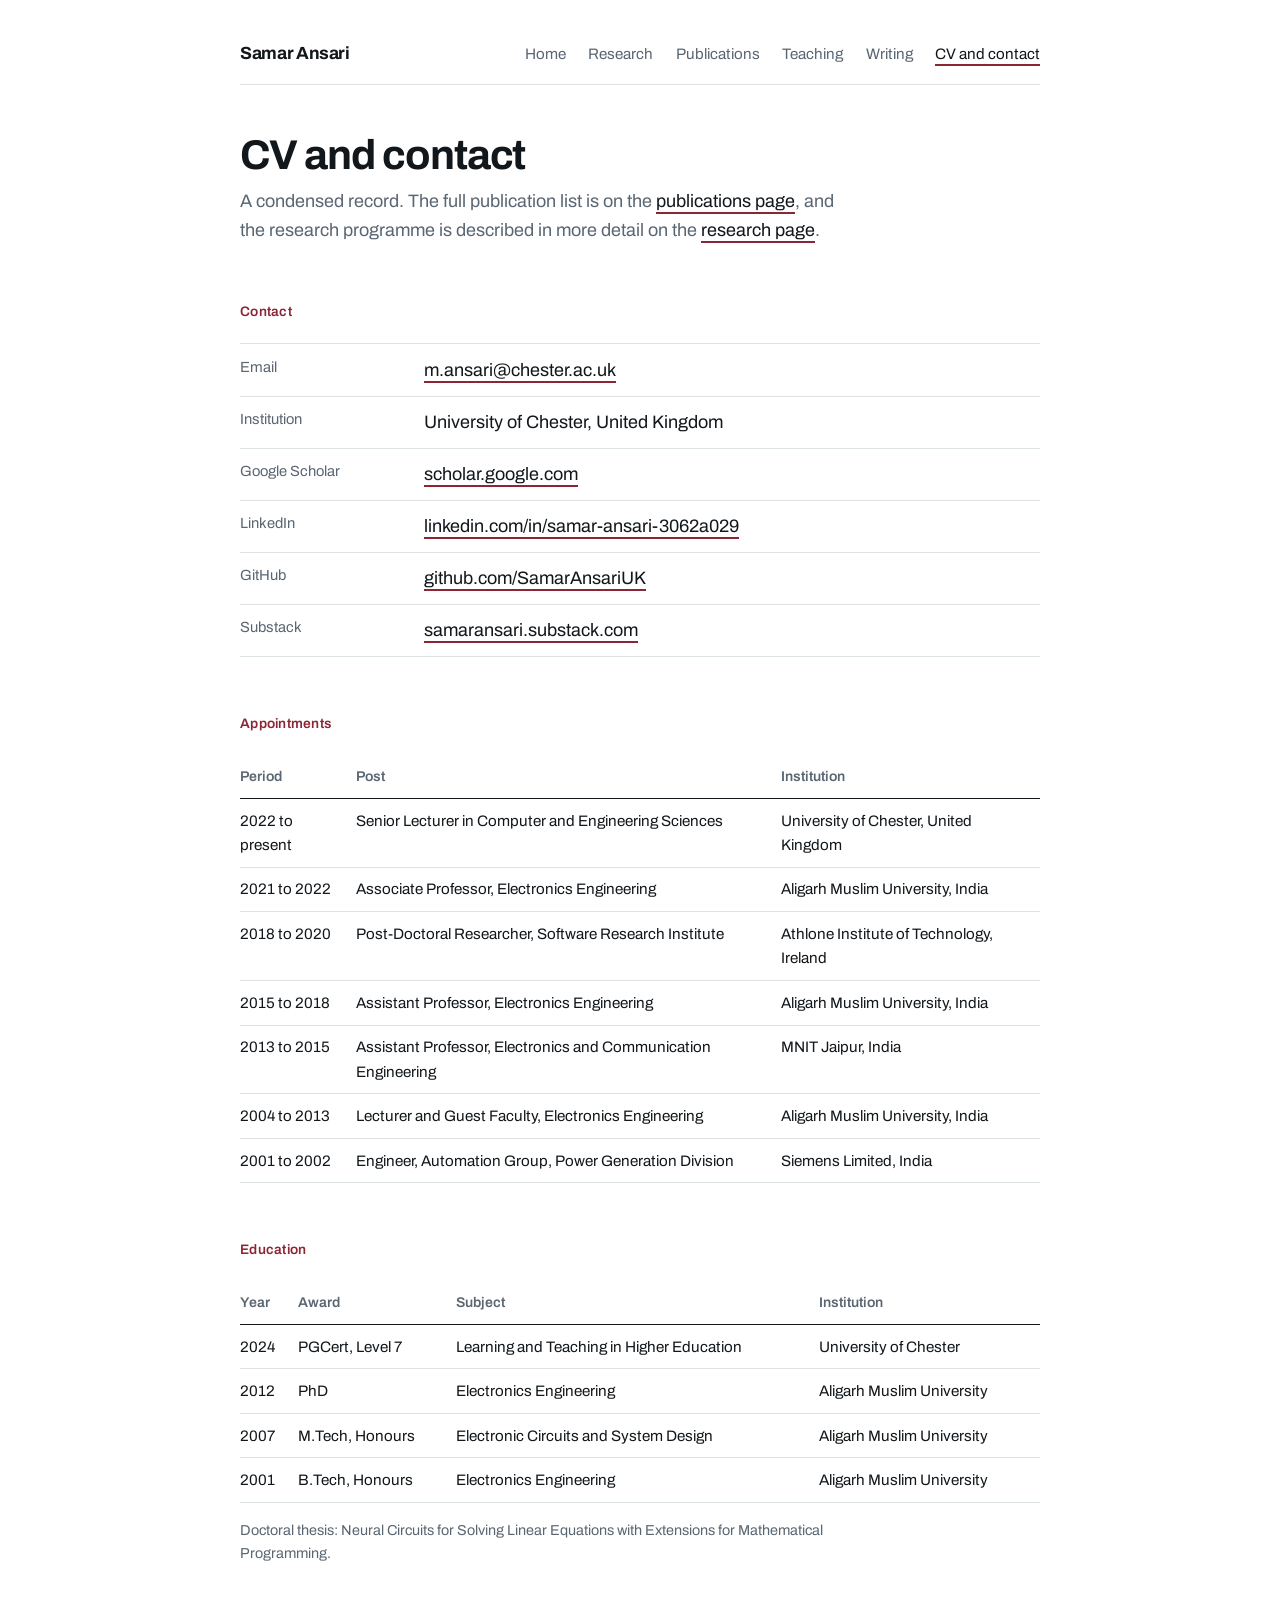
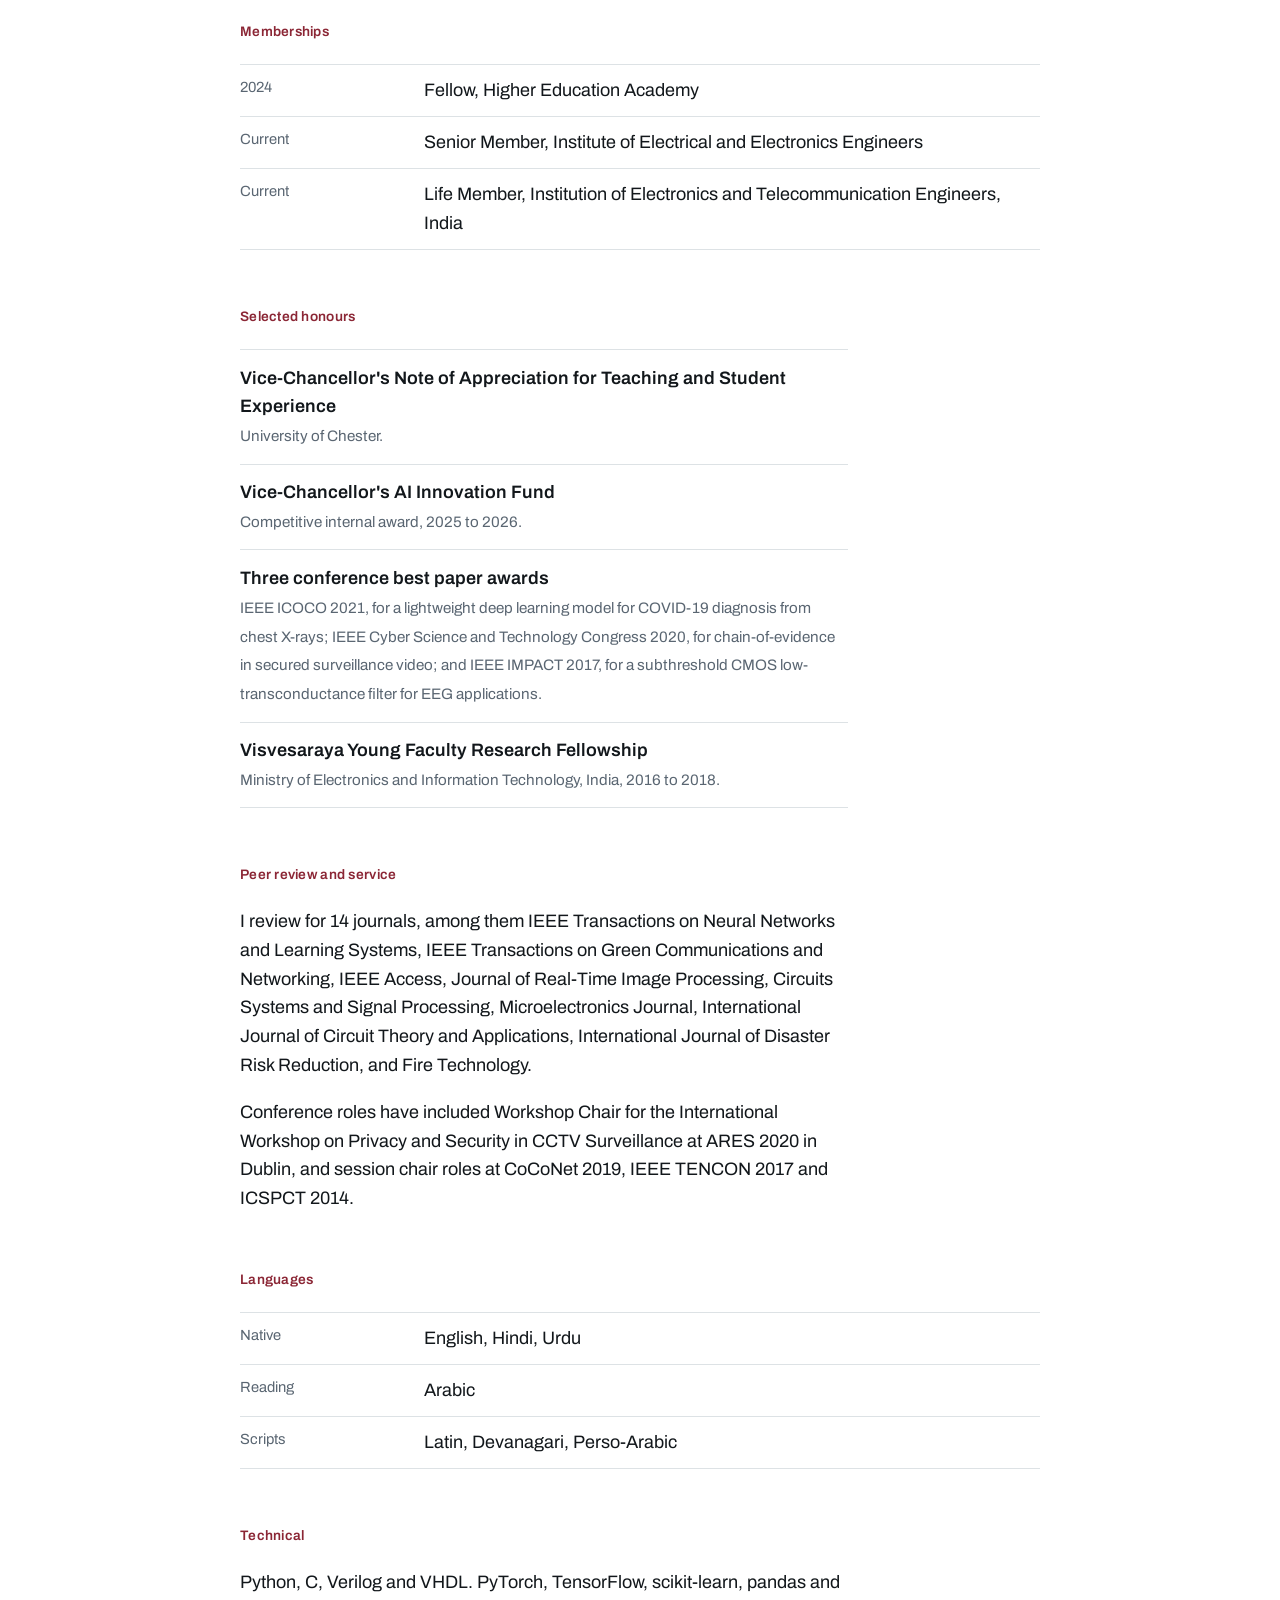
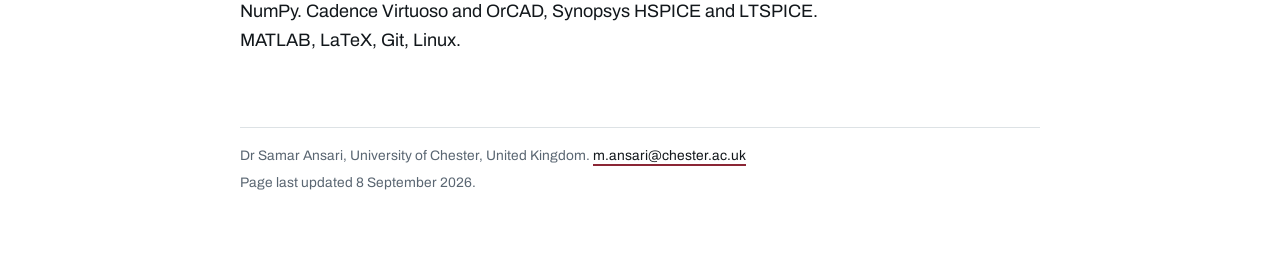
==== cv.html @ 71c93212 "Add files via upload" ====
<!DOCTYPE html>
<html lang="en">
<head>
<meta charset="utf-8">
<meta name="viewport" content="width=device-width, initial-scale=1">
<title>CV and contact | Samar Ansari</title>
<meta name="description" content="Curriculum vitae summary and contact details for Dr Samar Ansari, Senior Lecturer at the University of Chester.">
<meta property="og:title" content="CV and contact | Samar Ansari">
<meta property="og:description" content="Curriculum vitae summary and contact details for Dr Samar Ansari, Senior Lecturer at the University of Chester.">
<meta property="og:type" content="profile">
<meta property="og:image" content="https://samaransari.com/photo.jpg">
<link rel="preconnect" href="https://fonts.googleapis.com">
<link rel="preconnect" href="https://fonts.gstatic.com" crossorigin>
<link href="https://fonts.googleapis.com/css2?family=Archivo:wght@400;500;600;700&display=swap" rel="stylesheet">
<link rel="stylesheet" href="style.css">
</head>
<body>
<div class="wrap">
<header class="site">
  <a class="brand" href="index.html">Samar Ansari</a>
  <nav aria-label="Main"><ul><li><a href="index.html">Home</a></li><li><a href="research.html">Research</a></li><li><a href="publications.html">Publications</a></li><li><a href="teaching.html">Teaching</a></li><li><a href="writing.html">Writing</a></li><li><a href="cv.html" aria-current="page">CV and contact</a></li></ul></nav>
</header>
<h1 class="page-title">CV and contact</h1>
<p class="standfirst">A condensed record. The full publication list is on the <a href="publications.html">publications page</a>, and the research programme is described in more detail on the <a href="research.html">research page</a>.</p>

<h2>Contact</h2>
<ul class="facts">
<li><span>Email</span><span><a href="mailto:m.ansari@chester.ac.uk">m.ansari@chester.ac.uk</a></span></li>
<li><span>Institution</span><span>University of Chester, United Kingdom</span></li>
<li><span>Google Scholar</span><span><a href="https://scholar.google.com/citations?hl=en&amp;user=WYthhycAAAAJ">scholar.google.com</a></span></li>
<li><span>LinkedIn</span><span><a href="https://www.linkedin.com/in/samar-ansari-3062a029/">linkedin.com/in/samar-ansari-3062a029</a></span></li>
<li><span>GitHub</span><span><a href="https://github.com/SamarAnsariUK">github.com/SamarAnsariUK</a></span></li>
<li><span>Substack</span><span><a href="https://samaransari.substack.com">samaransari.substack.com</a></span></li>
</ul>

<h2>Appointments</h2>
<table>
<tr><th>Period</th><th>Post</th><th>Institution</th></tr>
<tr><td>2022 to present</td><td>Senior Lecturer in Computer and Engineering Sciences</td><td>University of Chester, United Kingdom</td></tr>
<tr><td>2021 to 2022</td><td>Associate Professor, Electronics Engineering</td><td>Aligarh Muslim University, India</td></tr>
<tr><td>2018 to 2020</td><td>Post-Doctoral Researcher, Software Research Institute</td><td>Athlone Institute of Technology, Ireland</td></tr>
<tr><td>2015 to 2018</td><td>Assistant Professor, Electronics Engineering</td><td>Aligarh Muslim University, India</td></tr>
<tr><td>2013 to 2015</td><td>Assistant Professor, Electronics and Communication Engineering</td><td>MNIT Jaipur, India</td></tr>
<tr><td>2004 to 2013</td><td>Lecturer and Guest Faculty, Electronics Engineering</td><td>Aligarh Muslim University, India</td></tr>
<tr><td>2001 to 2002</td><td>Engineer, Automation Group, Power Generation Division</td><td>Siemens Limited, India</td></tr>
</table>

<h2>Education</h2>
<table>
<tr><th>Year</th><th>Award</th><th>Subject</th><th>Institution</th></tr>
<tr><td>2024</td><td>PGCert, Level 7</td><td>Learning and Teaching in Higher Education</td><td>University of Chester</td></tr>
<tr><td>2012</td><td>PhD</td><td>Electronics Engineering</td><td>Aligarh Muslim University</td></tr>
<tr><td>2007</td><td>M.Tech, Honours</td><td>Electronic Circuits and System Design</td><td>Aligarh Muslim University</td></tr>
<tr><td>2001</td><td>B.Tech, Honours</td><td>Electronics Engineering</td><td>Aligarh Muslim University</td></tr>
</table>
<p class="note">Doctoral thesis: Neural Circuits for Solving Linear Equations with Extensions for Mathematical Programming.</p>

<h2>Memberships</h2>
<ul class="facts">
<li><span>2024</span><span>Fellow, Higher Education Academy</span></li>
<li><span>Current</span><span>Senior Member, Institute of Electrical and Electronics Engineers</span></li>
<li><span>Current</span><span>Life Member, Institution of Electronics and Telecommunication Engineers, India</span></li>
</ul>

<h2>Selected honours</h2>
<ul class="stack">
<li><span class="who">Vice-Chancellor's Note of Appreciation for Teaching and Student Experience</span><span class="what">University of Chester.</span></li>
<li><span class="who">Vice-Chancellor's AI Innovation Fund</span><span class="what">Competitive internal award, 2025 to 2026.</span></li>
<li><span class="who">Three conference best paper awards</span><span class="what">IEEE ICOCO 2021, for a lightweight deep learning model for COVID-19 diagnosis from chest X-rays; IEEE Cyber Science and Technology Congress 2020, for chain-of-evidence in secured surveillance video; and IEEE IMPACT 2017, for a subthreshold CMOS low-transconductance filter for EEG applications.</span></li>
<li><span class="who">Visvesaraya Young Faculty Research Fellowship</span><span class="what">Ministry of Electronics and Information Technology, India, 2016 to 2018.</span></li>
</ul>

<h2>Peer review and service</h2>
<p>I review for 14 journals, among them IEEE Transactions on Neural Networks and Learning Systems, IEEE Transactions on Green Communications and Networking, IEEE Access, Journal of Real-Time Image Processing, Circuits Systems and Signal Processing, Microelectronics Journal, International Journal of Circuit Theory and Applications, International Journal of Disaster Risk Reduction, and Fire Technology.</p>
<p>Conference roles have included Workshop Chair for the International Workshop on Privacy and Security in CCTV Surveillance at ARES 2020 in Dublin, and session chair roles at CoCoNet 2019, IEEE TENCON 2017 and ICSPCT 2014.</p>

<h2>Languages</h2>
<ul class="facts">
<li><span>Native</span><span>English, Hindi, Urdu</span></li>
<li><span>Reading</span><span>Arabic</span></li>
<li><span>Scripts</span><span>Latin, Devanagari, Perso-Arabic</span></li>
</ul>

<h2>Technical</h2>
<p>Python, C, Verilog and VHDL. PyTorch, TensorFlow, scikit-learn, pandas and NumPy. Cadence Virtuoso and OrCAD, Synopsys HSPICE and LTSPICE. MATLAB, LaTeX, Git, Linux.</p>
<footer class="site-foot">
<p>Dr Samar Ansari, University of Chester, United Kingdom. <a href="mailto:m.ansari@chester.ac.uk">m.ansari@chester.ac.uk</a></p>
<p>Page last updated 8 September 2026.</p>
</footer>
</div>
</body>
</html>
---- style.css ----
/* samaransari.com  |  shared stylesheet  |  2026-09-08
   All colour, type and spacing decisions live here.
   Change a value once and every page follows. */

:root{
  --bg:#FFFFFF;
  --fg:#12171B;
  --dim:#5A6672;
  --line:#DDE2E5;
  --accent:#8B2635;
  --tint:#F4F1F1;
  --measure:38rem;
}

*{box-sizing:border-box}
html{-webkit-text-size-adjust:100%; scroll-behavior:smooth}
body{
  margin:0;
  background:var(--bg);
  color:var(--fg);
  font-family:"Archivo",Helvetica,Arial,sans-serif;
  font-size:clamp(16px,.9vw + 13px,18px);
  line-height:1.6;
}
.wrap{
  max-width:56rem;
  margin:0 auto;
  padding:clamp(1.5rem,4vw,2.5rem) clamp(1.25rem,5vw,3rem) 4rem;
}

/* ---- site header and navigation ---- */
.site{
  display:flex;
  flex-wrap:wrap;
  gap:.6rem 2rem;
  align-items:baseline;
  justify-content:space-between;
  padding-bottom:.9rem;
  border-bottom:1px solid var(--line);
  margin-bottom:clamp(2rem,5vw,3rem);
}
.site .brand{
  font-weight:700;
  font-size:1.1rem;
  letter-spacing:-.02em;
  color:var(--fg);
  text-decoration:none;
  border:0;
}
.site nav ul{
  display:flex;
  flex-wrap:wrap;
  gap:.5rem 1.4rem;
  list-style:none;
  margin:0;
  padding:0;
  font-size:.95rem;
}
.site nav a{
  color:var(--dim);
  text-decoration:none;
  border:0;
  padding-bottom:2px;
  border-bottom:2px solid transparent;
}
.site nav a:hover{color:var(--fg)}
.site nav a[aria-current="page"]{color:var(--fg);border-bottom-color:var(--accent)}

/* ---- home masthead ---- */
.masthead{
  display:grid;
  grid-template-columns:minmax(0,1fr) 13rem;
  gap:clamp(1.75rem,4vw,3rem);
  align-items:end;
  padding-bottom:1.4rem;
  border-bottom:2px solid var(--fg);
  margin-bottom:clamp(2rem,5vw,3rem);
}
.masthead h1{
  font-size:clamp(2.2rem,6.2vw,3.25rem);
  font-weight:700;
  line-height:1;
  letter-spacing:-.03em;
  margin:0 0 .7rem;
}
.post{color:var(--dim);font-size:1rem;margin:0;max-width:40ch}
.portrait{margin:0}
.portrait img{
  display:block;
  width:100%;
  aspect-ratio:4 / 5;
  object-fit:cover;
  border-radius:2px;
  background:var(--tint);
}
@media (max-width:44rem){
  .masthead{grid-template-columns:1fr;align-items:start}
  .portrait{max-width:9.5rem;order:-1;margin-bottom:.5rem}
}

/* ---- page headings ---- */
.page-title{
  font-size:clamp(1.9rem,5vw,2.6rem);
  font-weight:700;
  letter-spacing:-.025em;
  line-height:1.08;
  margin:0 0 .6rem;
}
.standfirst{color:var(--dim);max-width:var(--measure);margin:0 0 clamp(2.5rem,6vw,3.5rem)}

h2{
  font-size:.86rem;
  font-weight:600;
  color:var(--accent);
  letter-spacing:.02em;
  margin:clamp(2.5rem,6vw,3.5rem) 0 1.3rem;
}
h2:first-of-type{margin-top:0}
h3{
  font-size:1.06rem;
  font-weight:600;
  margin:1.9rem 0 .45rem;
}
p{max-width:var(--measure)}

.statement{
  font-size:clamp(1.35rem,3.1vw,1.95rem);
  font-weight:500;
  line-height:1.32;
  letter-spacing:-.012em;
  margin:0 0 1.1rem;
  max-width:26ch;
}
.statement em{font-style:normal;color:var(--accent)}
.sub{color:var(--dim);max-width:56ch;margin:0 0 1rem}

/* ---- three column grid ---- */
.grid{
  display:grid;
  grid-template-columns:repeat(auto-fit,minmax(14rem,1fr));
  gap:2rem 2.5rem;
}
.grid h3{
  font-size:1.06rem;
  font-weight:600;
  margin:0 0 .4rem;
  padding-top:.9rem;
  border-top:2px solid var(--fg);
}
.grid p{margin:0;color:var(--dim);font-size:.96rem;max-width:none}

/* ---- label and value rows ---- */
.facts{list-style:none;margin:0;padding:0}
.facts li{
  padding:.7rem 0;
  border-bottom:1px solid var(--line);
  display:flex;
  gap:1.5rem;
  flex-wrap:wrap;
}
.facts li:first-child{border-top:1px solid var(--line)}
.facts span:first-child{flex:0 0 10rem;color:var(--dim);font-size:.92rem}
.facts span:last-child{flex:1;min-width:14rem}

/* ---- plain stacked list ---- */
.stack{list-style:none;margin:0;padding:0}
.stack li{
  padding:.85rem 0;
  border-bottom:1px solid var(--line);
  max-width:var(--measure);
}
.stack li:first-child{border-top:1px solid var(--line)}
.stack .who{font-weight:600;display:block}
.stack .what{color:var(--dim);font-size:.95rem}

/* ---- publication entries ---- */
.pubs{list-style:none;margin:0;padding:0;counter-reset:none}
.pubs li{
  padding:.8rem 0;
  border-bottom:1px solid var(--line);
  display:grid;
  grid-template-columns:3.5rem 1fr;
  gap:1rem;
  align-items:baseline;
}
.pubs li:first-child{border-top:1px solid var(--line)}
.pubs .yr{color:var(--dim);font-size:.9rem;font-variant-numeric:tabular-nums}
.pubs .ttl{font-weight:500}
.pubs .au,.pubs .vn{color:var(--dim);font-size:.94rem;display:block}
@media (max-width:34rem){
  .pubs li{grid-template-columns:1fr;gap:.15rem}
  .facts li{display:block}
  .facts span:first-child{display:block;margin-bottom:.15rem}
}

/* ---- jump links ---- */
.jump{
  display:flex;
  flex-wrap:wrap;
  gap:.7rem 1.5rem;
  list-style:none;
  padding:0;
  margin:0 0 2.5rem;
  font-size:.95rem;
}

/* ---- inline links ---- */
a{color:var(--fg);text-decoration:none;border-bottom:2px solid var(--accent);padding-bottom:1px}
a:hover{color:var(--accent)}
a:focus-visible{outline:2px solid var(--accent);outline-offset:4px}

.out{display:flex;flex-wrap:wrap;gap:.9rem 1.75rem;margin:0 0 1.4rem;padding:0;list-style:none;font-weight:500}
.meta{color:var(--dim);font-size:.9rem;max-width:56ch}
.note{color:var(--dim);font-size:.9rem;max-width:var(--measure)}

table{border-collapse:collapse;width:100%;font-size:.95rem;margin:0 0 1rem}
th,td{text-align:left;padding:.6rem .8rem .6rem 0;border-bottom:1px solid var(--line);vertical-align:top}
th{color:var(--dim);font-weight:600;font-size:.88rem;border-bottom:1px solid var(--fg)}

footer.site-foot{
  color:var(--dim);
  font-size:.86rem;
  border-top:1px solid var(--line);
  padding-top:1.1rem;
  margin-top:clamp(3rem,8vw,4.5rem);
}
footer.site-foot p{max-width:none;margin:0 0 .3rem}
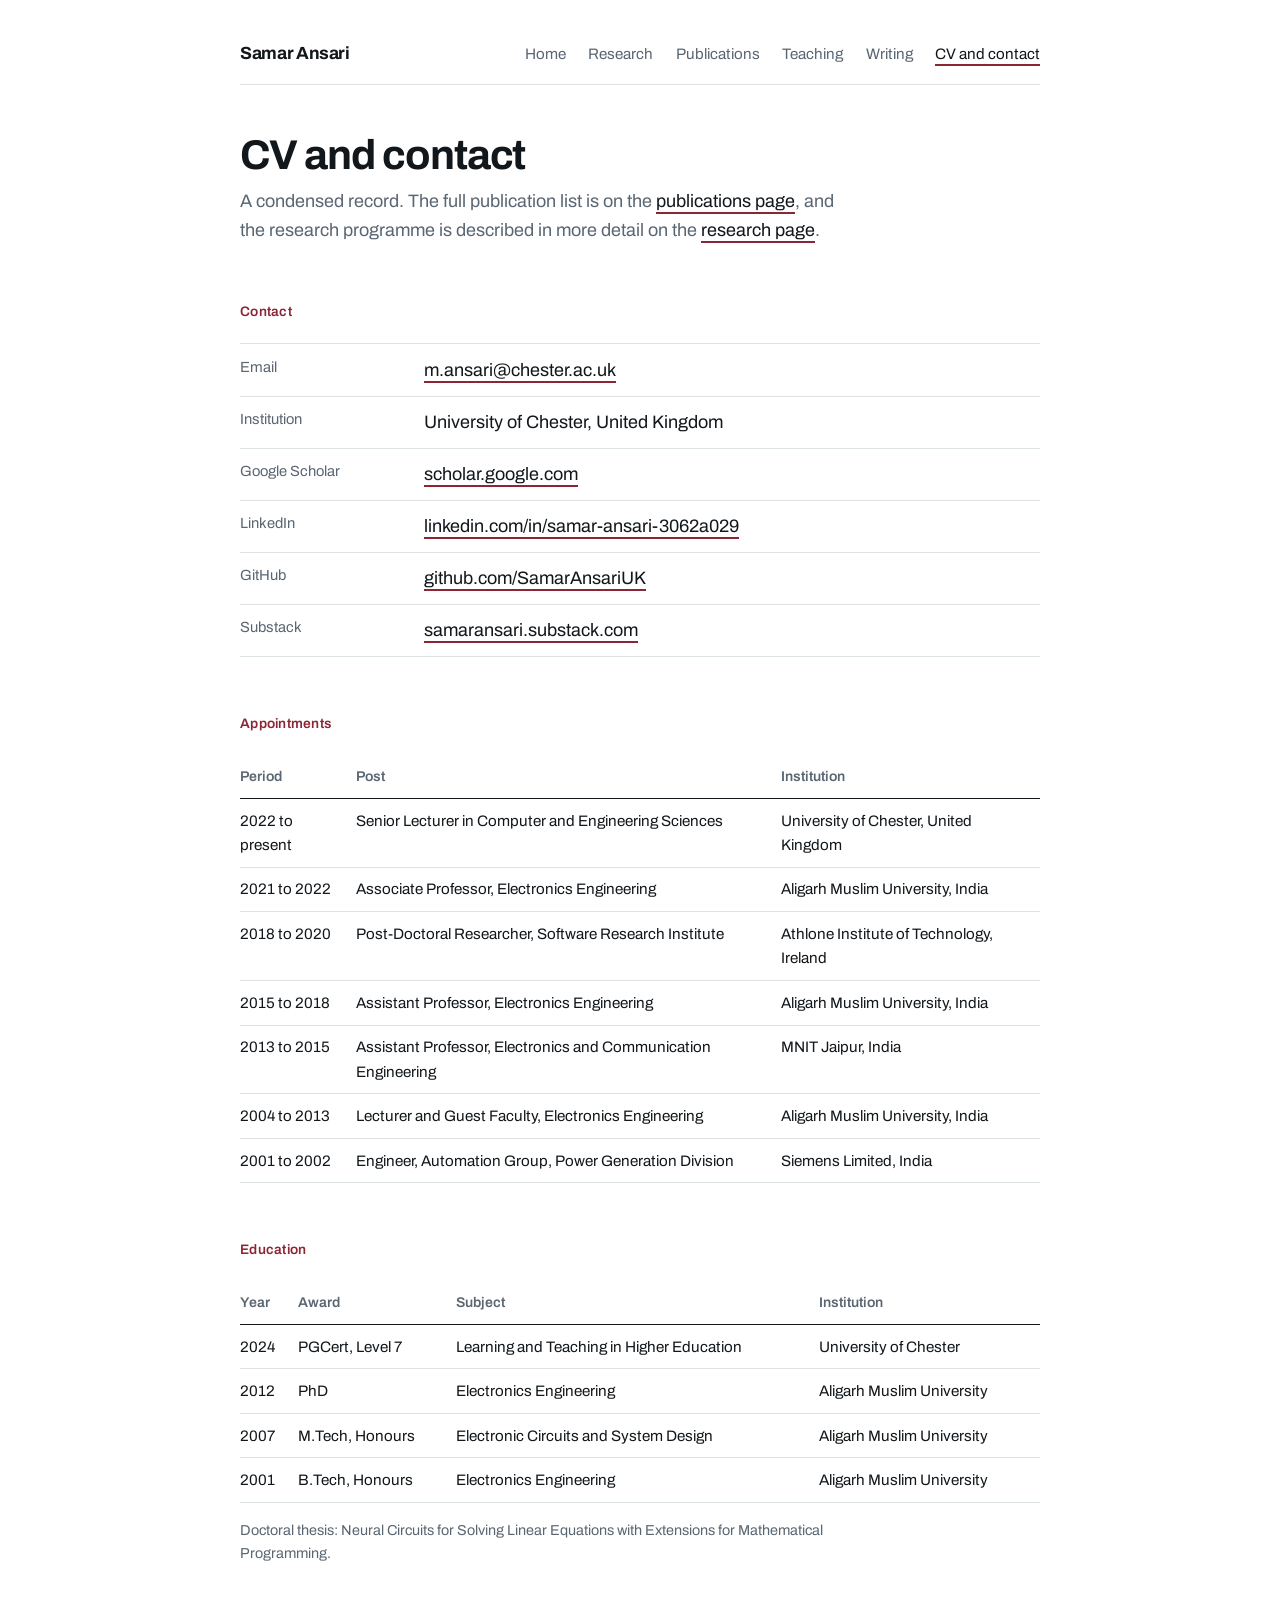
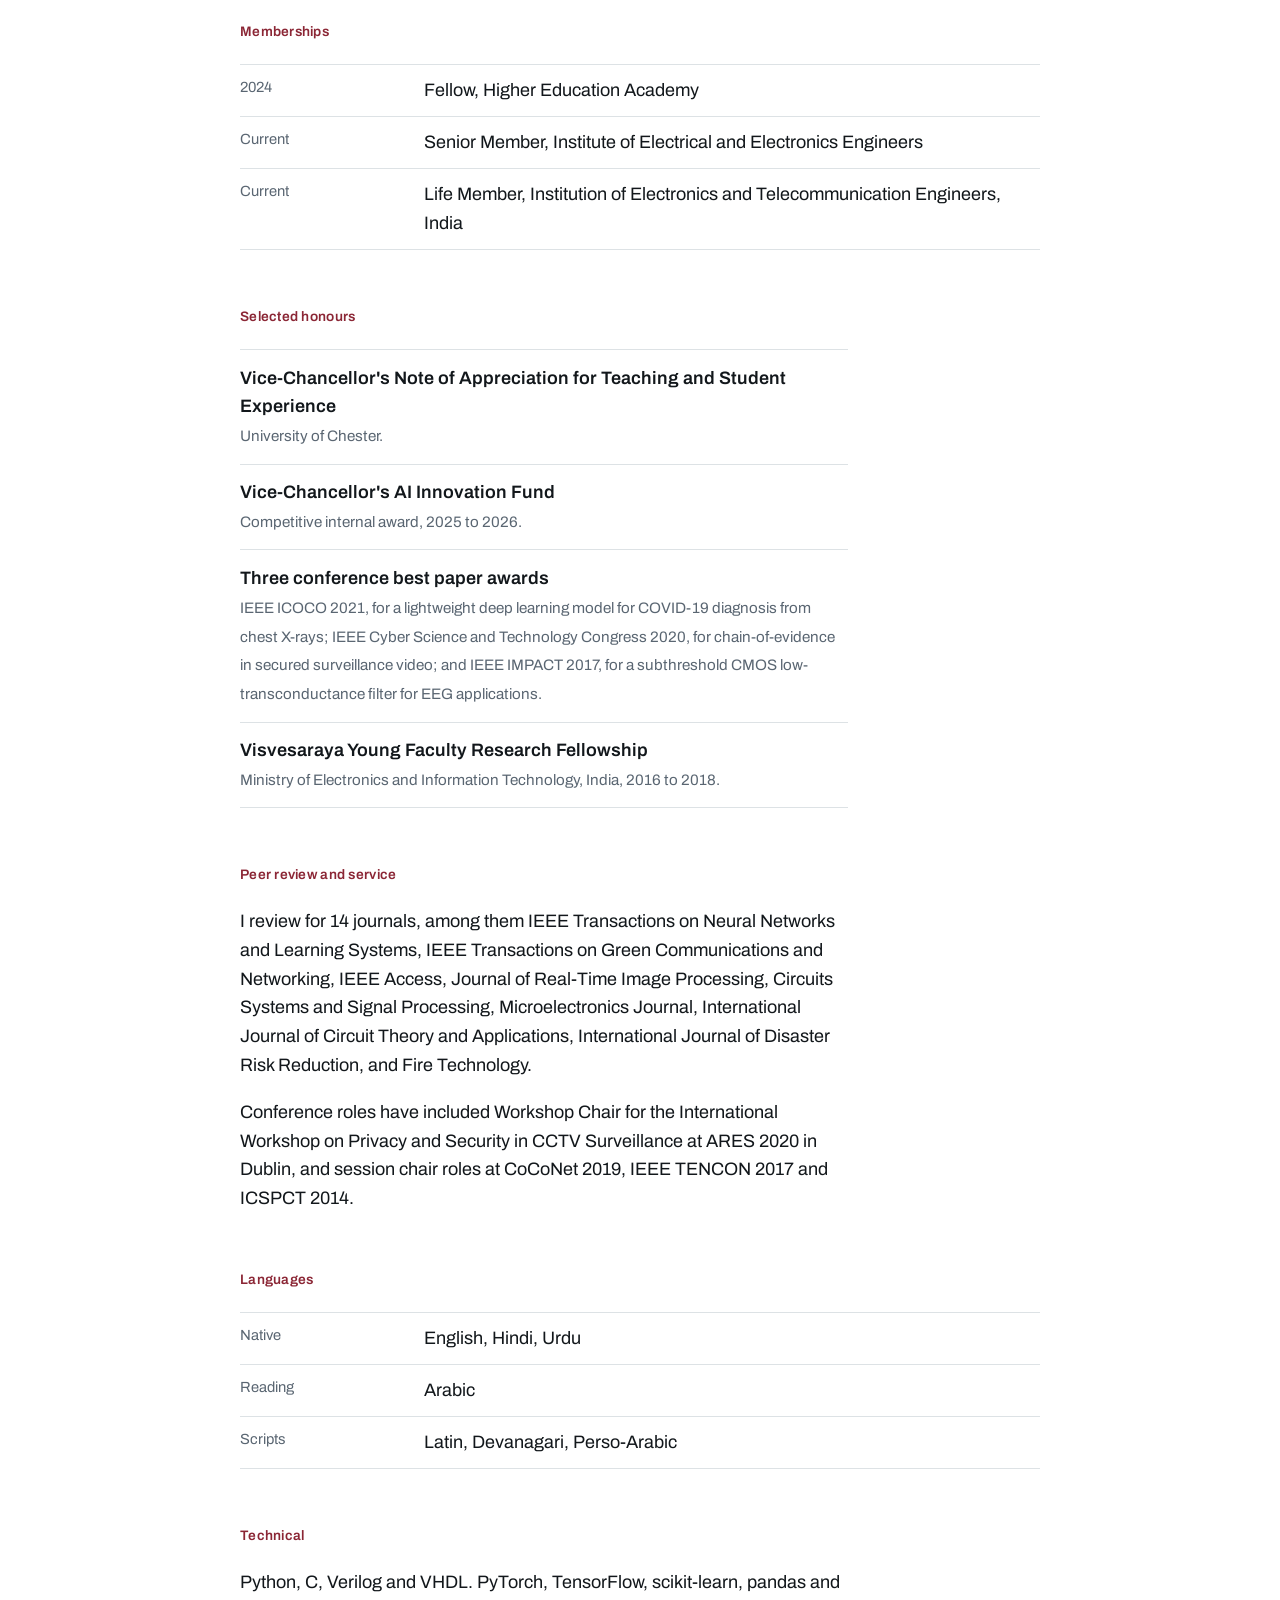
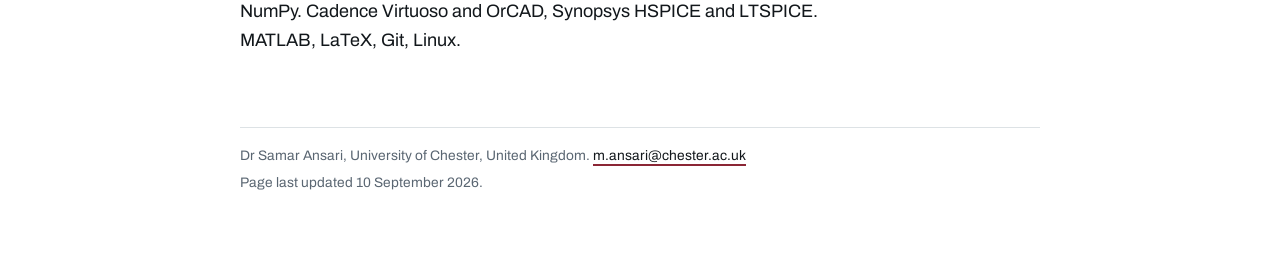
==== commit 08d3190d: "Add files via upload" ====
--- a/cv.html
+++ b/cv.html
@@ -9,6 +9,7 @@
 <meta property="og:description" content="Curriculum vitae summary and contact details for Dr Samar Ansari, Senior Lecturer at the University of Chester.">
 <meta property="og:type" content="profile">
 <meta property="og:image" content="https://samaransari.com/photo.jpg">
+<link rel="icon" href="/favicon.ico" type="image/x-icon" />
 <link rel="preconnect" href="https://fonts.googleapis.com">
 <link rel="preconnect" href="https://fonts.gstatic.com" crossorigin>
 <link href="https://fonts.googleapis.com/css2?family=Archivo:wght@400;500;600;700&display=swap" rel="stylesheet">
@@ -17,7 +18,7 @@
 <body>
 <div class="wrap">
 <header class="site">
-  <a class="brand" href="index.html">Samar Ansari</a>
+  <a class="brand" href="index.html" id="top">Samar Ansari</a>
   <nav aria-label="Main"><ul><li><a href="index.html">Home</a></li><li><a href="research.html">Research</a></li><li><a href="publications.html">Publications</a></li><li><a href="teaching.html">Teaching</a></li><li><a href="writing.html">Writing</a></li><li><a href="cv.html" aria-current="page">CV and contact</a></li></ul></nav>
 </header>
 <h1 class="page-title">CV and contact</h1>
@@ -85,8 +86,9 @@
 <p>Python, C, Verilog and VHDL. PyTorch, TensorFlow, scikit-learn, pandas and NumPy. Cadence Virtuoso and OrCAD, Synopsys HSPICE and LTSPICE. MATLAB, LaTeX, Git, Linux.</p>
 <footer class="site-foot">
 <p>Dr Samar Ansari, University of Chester, United Kingdom. <a href="mailto:m.ansari@chester.ac.uk">m.ansari@chester.ac.uk</a></p>
-<p>Page last updated 8 September 2026.</p>
+<p>Page last updated <span class="updated">10 September 2026</span>.</p>
 </footer>
 </div>
+<script src="site.js" defer></script>
 </body>
 </html>
--- a/style.css
+++ b/style.css
@@ -66,10 +66,14 @@
 .site nav a:hover{color:var(--fg)}
 .site nav a[aria-current="page"]{color:var(--fg);border-bottom-color:var(--accent)}
 
+.site--home{justify-content:flex-end}
+@media (max-width:34rem){ .site--home{justify-content:flex-start} }
+[tabindex="-1"]:focus{outline:none}
+
 /* ---- home masthead ---- */
 .masthead{
   display:grid;
-  grid-template-columns:minmax(0,1fr) 13rem;
+  grid-template-columns:minmax(0,1fr) 10rem;
   gap:clamp(1.75rem,4vw,3rem);
   align-items:end;
   padding-bottom:1.4rem;
@@ -83,7 +87,8 @@
   letter-spacing:-.03em;
   margin:0 0 .7rem;
 }
-.post{color:var(--dim);font-size:1rem;margin:0;max-width:40ch}
+.post{color:var(--dim);font-size:1rem;margin:0 0 .35rem;max-width:40ch}
+.post:last-of-type{margin-bottom:0}
 .portrait{margin:0}
 .portrait img{
   display:block;
@@ -95,7 +100,7 @@
 }
 @media (max-width:44rem){
   .masthead{grid-template-columns:1fr;align-items:start}
-  .portrait{max-width:9.5rem;order:-1;margin-bottom:.5rem}
+  .portrait{max-width:8.5rem;order:-1;margin-bottom:.5rem}
 }
 
 /* ---- page headings ---- */
@@ -225,3 +230,33 @@
   margin-top:clamp(3rem,8vw,4.5rem);
 }
 footer.site-foot p{max-width:none;margin:0 0 .3rem}
+
+/* ---- back to top button (created by site.js) ---- */
+.to-top{
+  position:fixed;
+  right:clamp(.9rem,3vw,1.75rem);
+  bottom:calc(clamp(.9rem,3vw,1.75rem) + env(safe-area-inset-bottom,0px));
+  width:2.9rem;
+  height:2.9rem;
+  display:grid;
+  place-items:center;
+  padding:0;
+  border:1px solid var(--line);
+  border-radius:2px;
+  background:var(--bg);
+  color:var(--accent);
+  cursor:pointer;
+  box-shadow:0 1px 3px rgba(18,23,27,.10);
+  opacity:0;
+  visibility:hidden;
+  transform:translateY(.4rem);
+  transition:opacity .18s ease, transform .18s ease, visibility .18s;
+  z-index:50;
+}
+.to-top.is-visible{opacity:1;visibility:visible;transform:none}
+.to-top:hover{border-color:var(--accent);background:var(--tint)}
+.to-top:focus-visible{outline:2px solid var(--accent);outline-offset:3px}
+@media (prefers-reduced-motion: reduce){
+  .to-top{transition:none}
+  html{scroll-behavior:auto}
+}
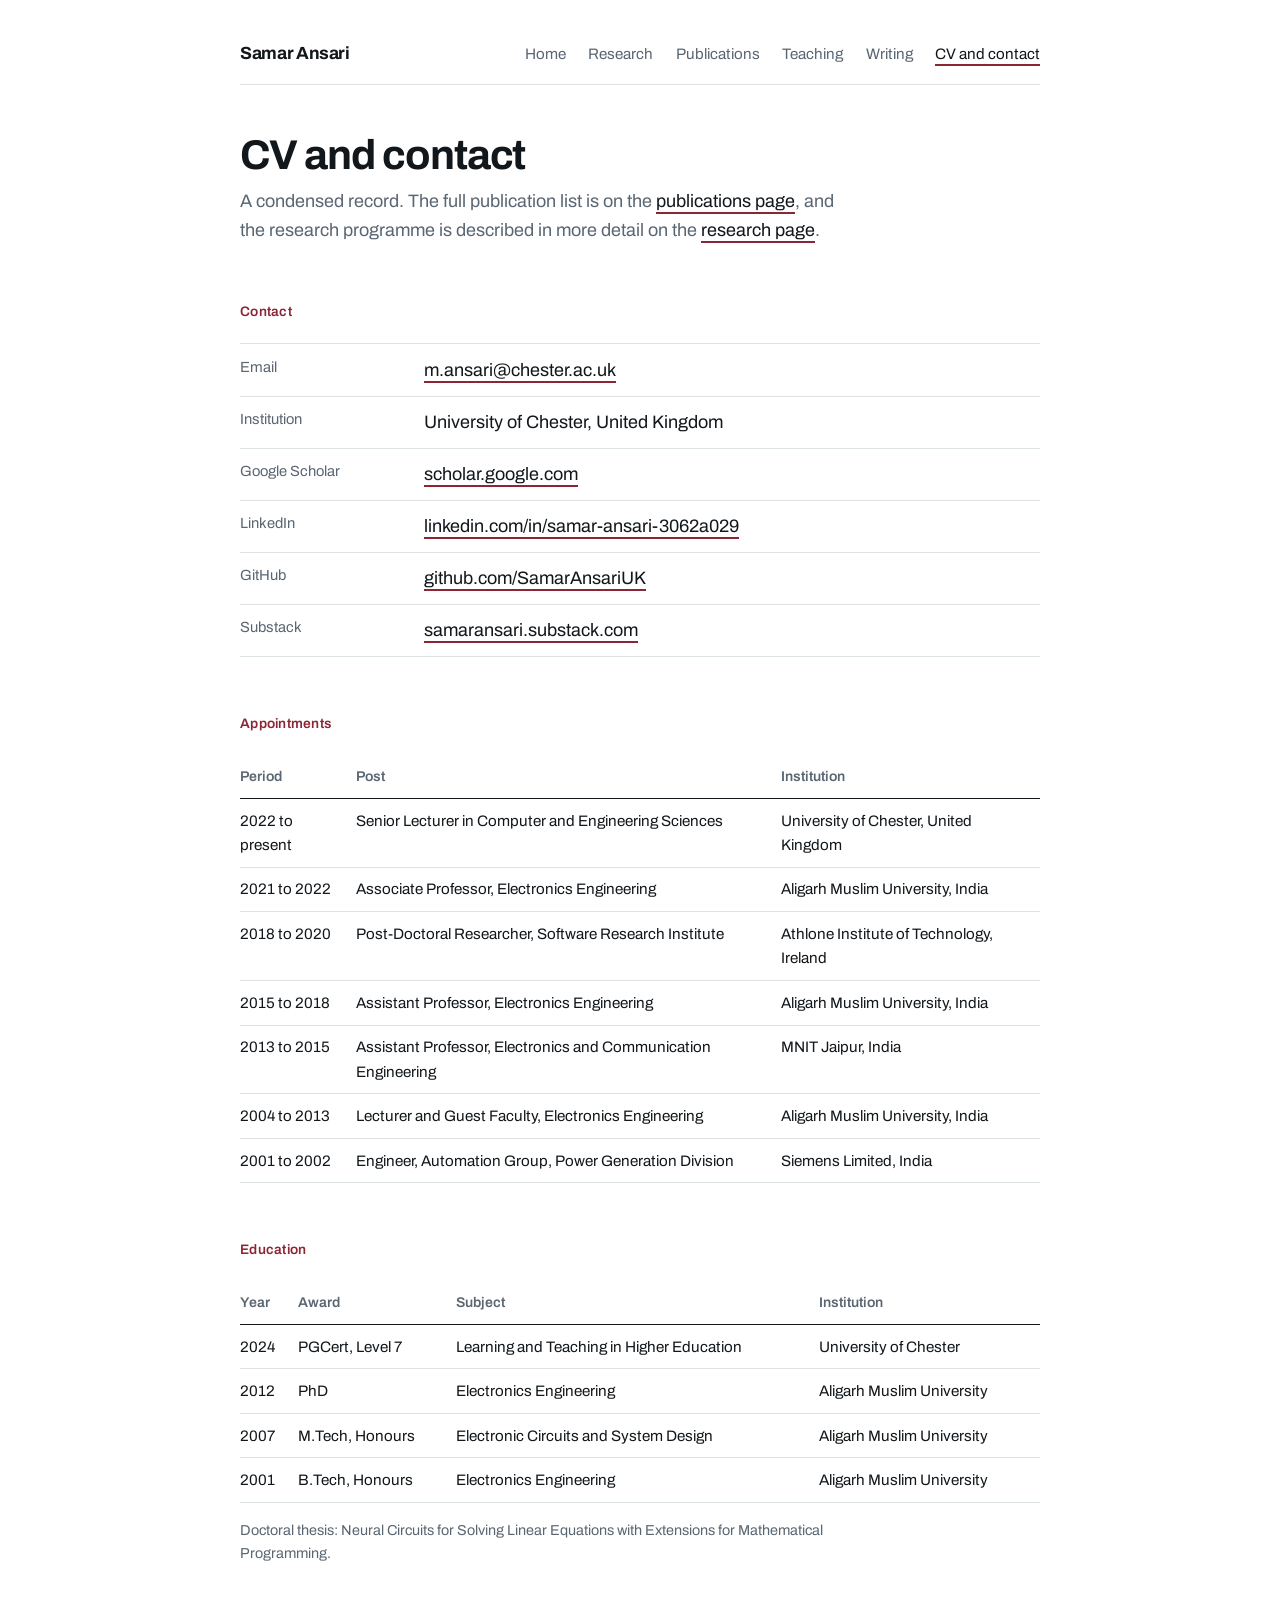
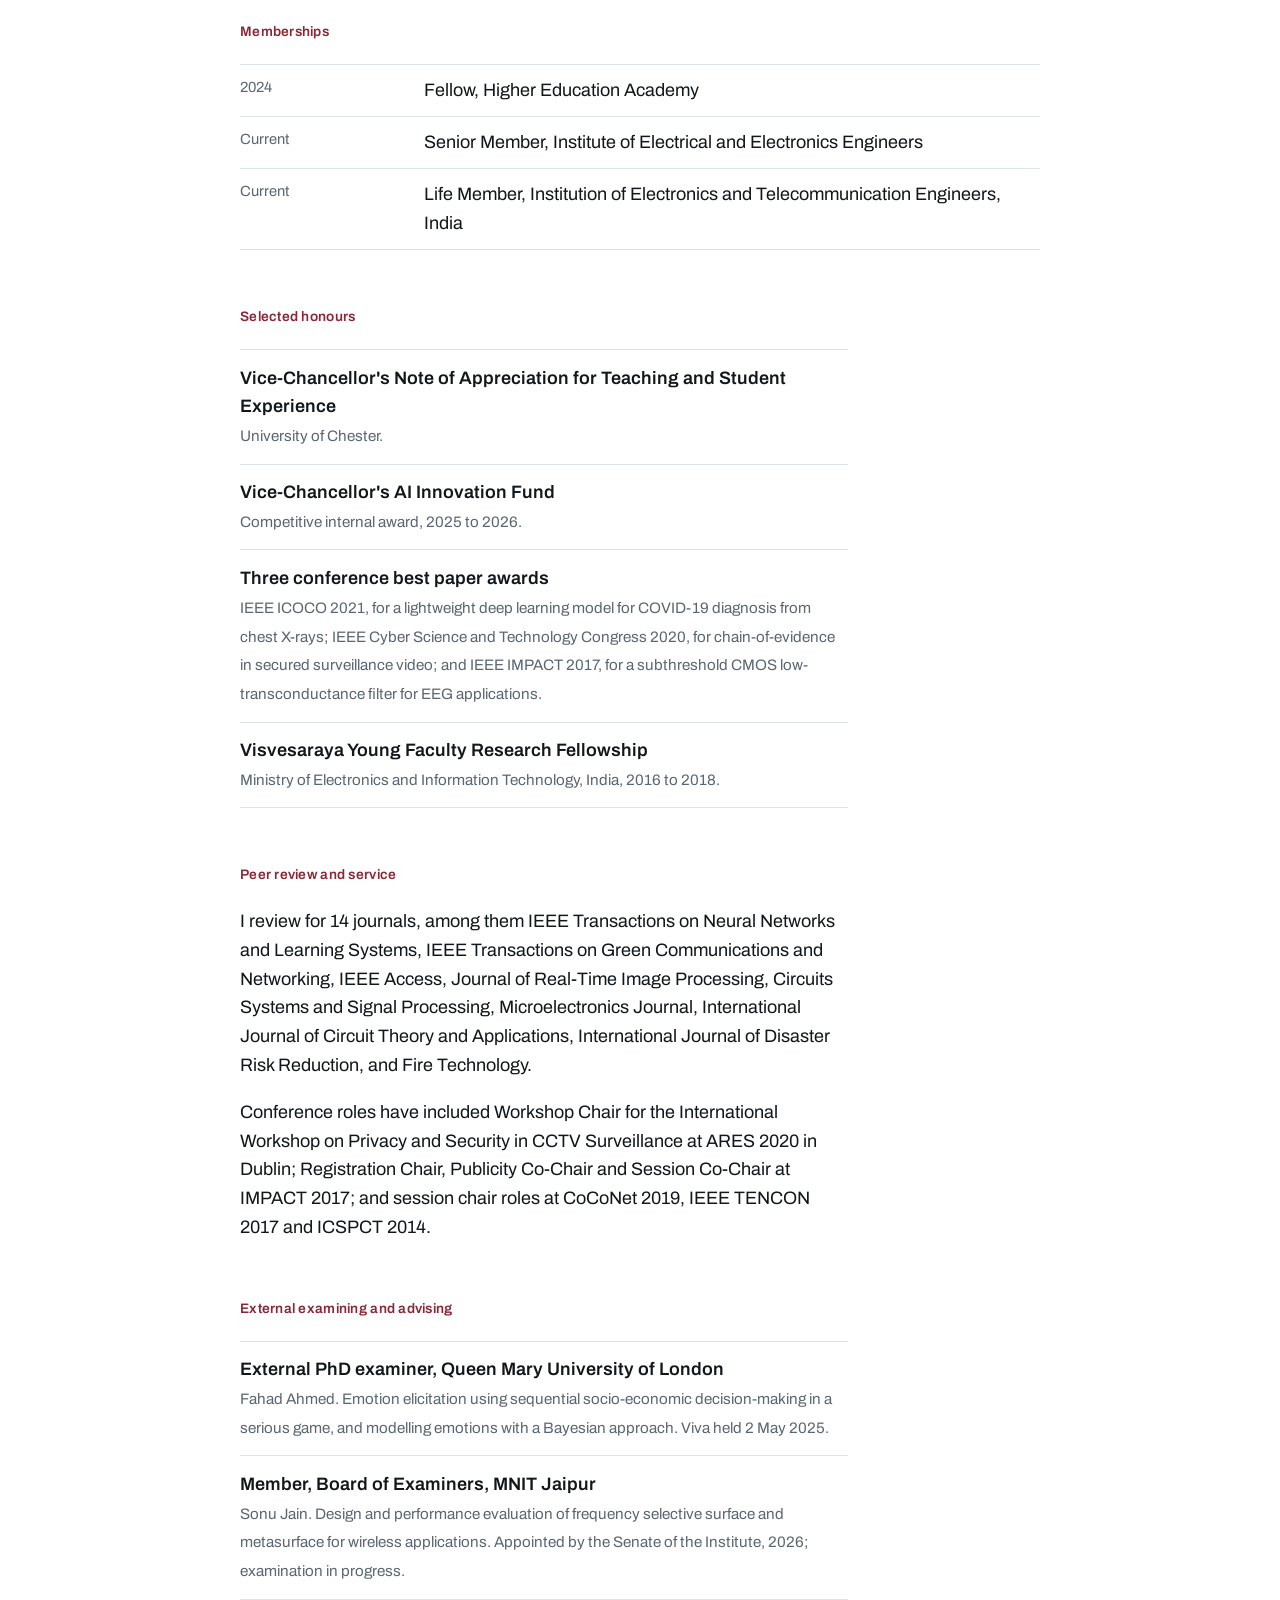
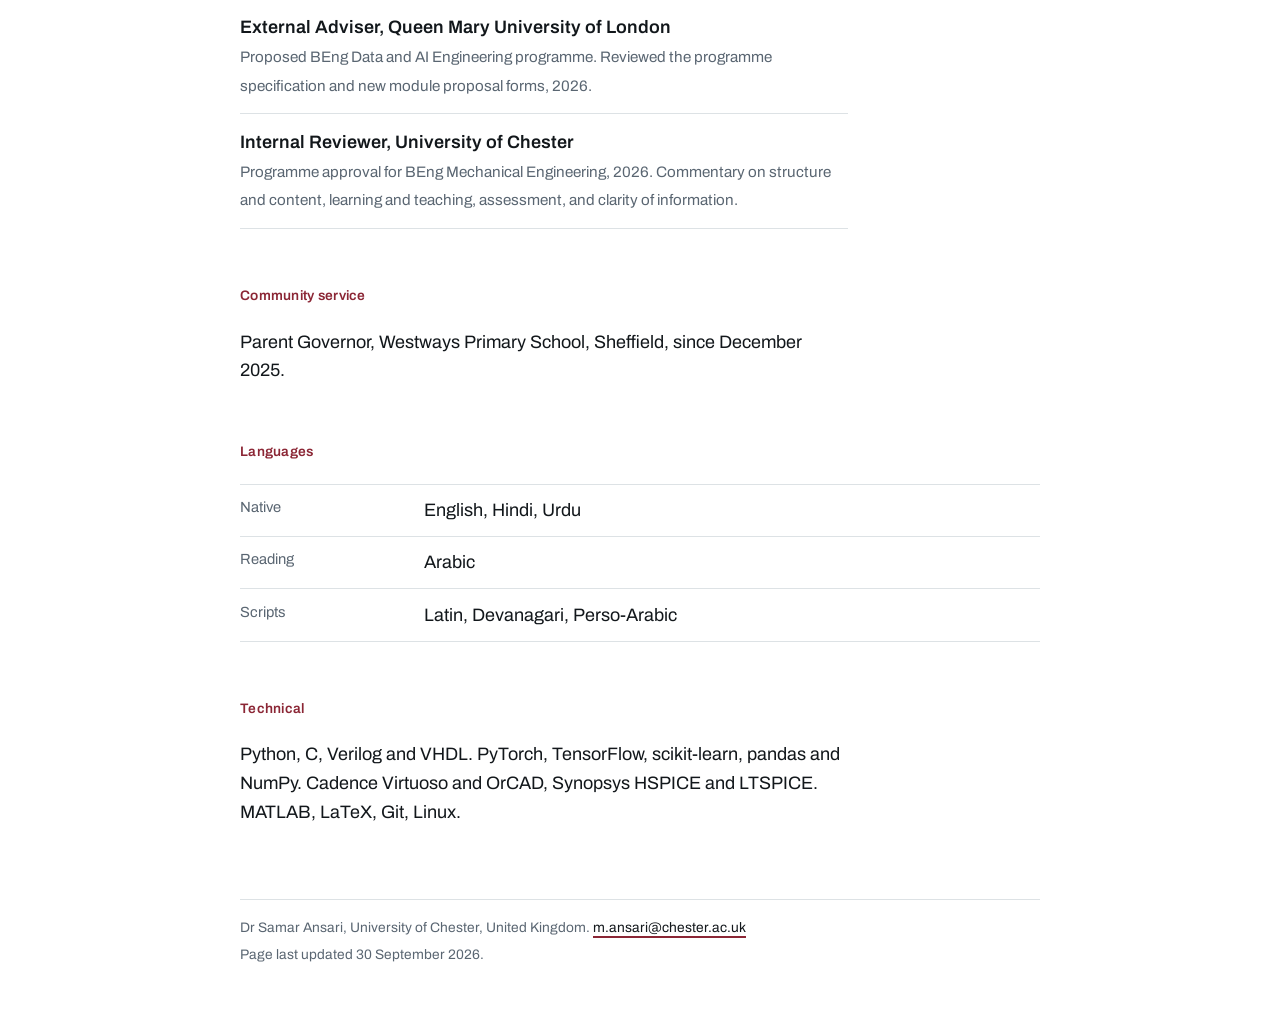
==== commit 3965a247: "Add files via upload" ====
--- a/cv.html
+++ b/cv.html
@@ -73,7 +73,18 @@
 
 <h2>Peer review and service</h2>
 <p>I review for 14 journals, among them IEEE Transactions on Neural Networks and Learning Systems, IEEE Transactions on Green Communications and Networking, IEEE Access, Journal of Real-Time Image Processing, Circuits Systems and Signal Processing, Microelectronics Journal, International Journal of Circuit Theory and Applications, International Journal of Disaster Risk Reduction, and Fire Technology.</p>
-<p>Conference roles have included Workshop Chair for the International Workshop on Privacy and Security in CCTV Surveillance at ARES 2020 in Dublin, and session chair roles at CoCoNet 2019, IEEE TENCON 2017 and ICSPCT 2014.</p>
+<p>Conference roles have included Workshop Chair for the International Workshop on Privacy and Security in CCTV Surveillance at ARES 2020 in Dublin; Registration Chair, Publicity Co-Chair and Session Co-Chair at IMPACT 2017; and session chair roles at CoCoNet 2019, IEEE TENCON 2017 and ICSPCT 2014.</p>
+
+<h2>External examining and advising</h2>
+<ul class="stack">
+<li><span class="who">External PhD examiner, Queen Mary University of London</span><span class="what">Fahad Ahmed. Emotion elicitation using sequential socio-economic decision-making in a serious game, and modelling emotions with a Bayesian approach. Viva held 2 May 2025.</span></li>
+<li><span class="who">Member, Board of Examiners, MNIT Jaipur</span><span class="what">Sonu Jain. Design and performance evaluation of frequency selective surface and metasurface for wireless applications. Appointed by the Senate of the Institute, 2026; examination in progress.</span></li>
+<li><span class="who">External Adviser, Queen Mary University of London</span><span class="what">Proposed BEng Data and AI Engineering programme. Reviewed the programme specification and new module proposal forms, 2026.</span></li>
+<li><span class="who">Internal Reviewer, University of Chester</span><span class="what">Programme approval for BEng Mechanical Engineering, 2026. Commentary on structure and content, learning and teaching, assessment, and clarity of information.</span></li>
+</ul>
+
+<h2>Community service</h2>
+<p>Parent Governor, Westways Primary School, Sheffield, since December 2025.</p>
 
 <h2>Languages</h2>
 <ul class="facts">
@@ -86,7 +97,7 @@
 <p>Python, C, Verilog and VHDL. PyTorch, TensorFlow, scikit-learn, pandas and NumPy. Cadence Virtuoso and OrCAD, Synopsys HSPICE and LTSPICE. MATLAB, LaTeX, Git, Linux.</p>
 <footer class="site-foot">
 <p>Dr Samar Ansari, University of Chester, United Kingdom. <a href="mailto:m.ansari@chester.ac.uk">m.ansari@chester.ac.uk</a></p>
-<p>Page last updated <span class="updated">10 September 2026</span>.</p>
+<p>Page last updated <span class="updated">30 September 2026</span>.</p>
 </footer>
 </div>
 <script src="site.js" defer></script>
